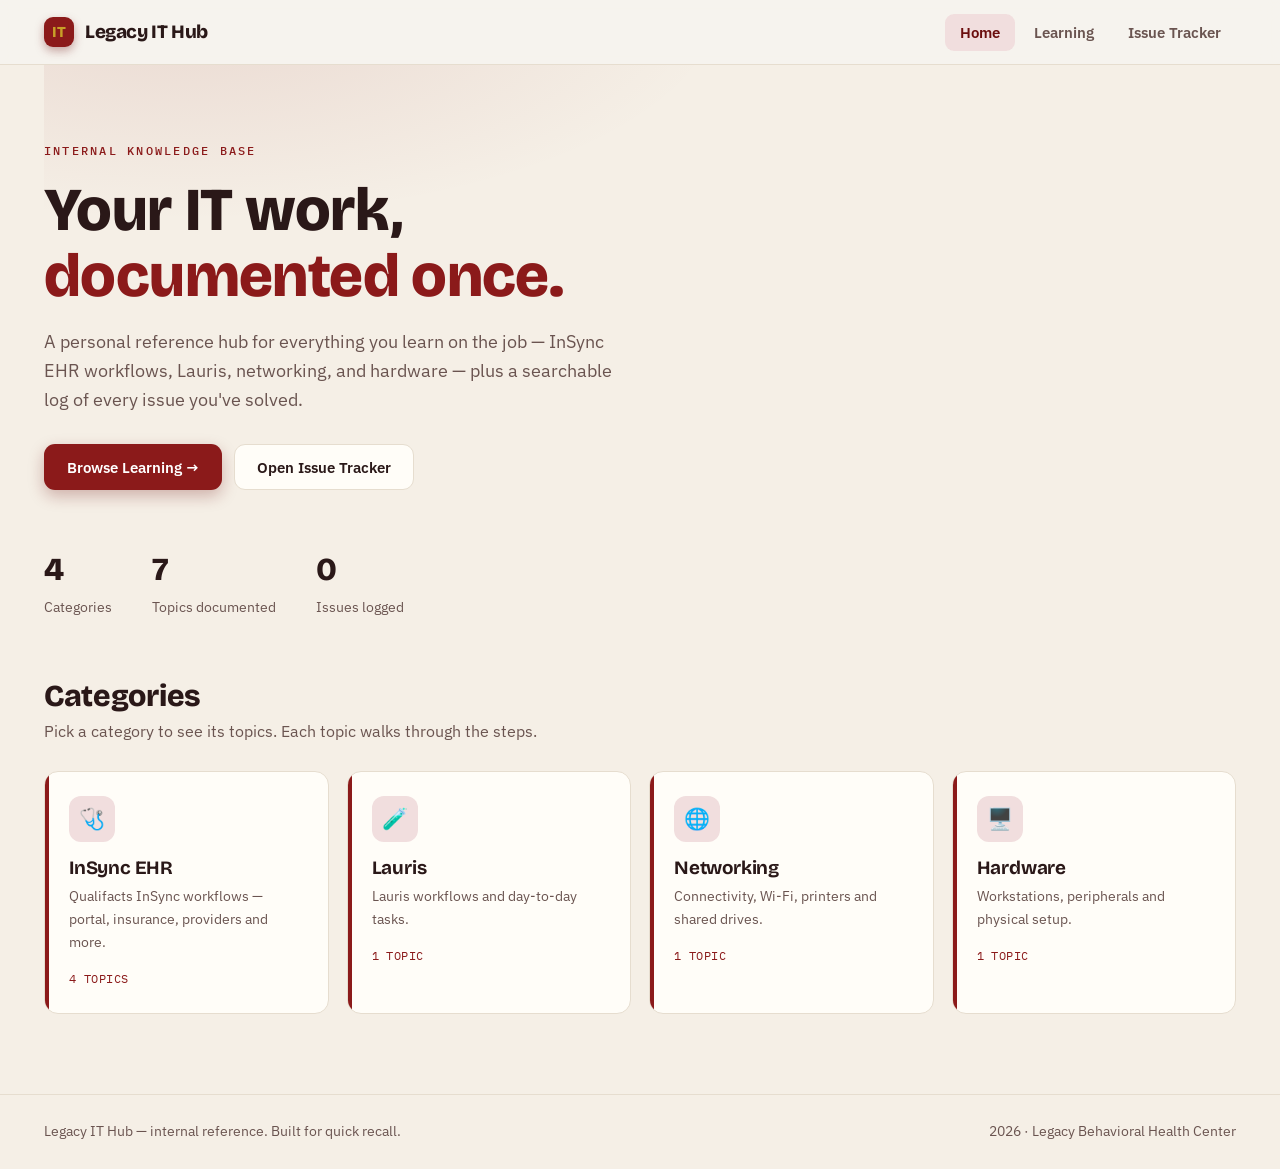
==== index.html @ 00fa6431 "Add files via upload" ====
<!DOCTYPE html>
<html lang="en">
<head>
<meta charset="UTF-8">
<meta name="viewport" content="width=device-width, initial-scale=1.0">
<title>Legacy IT Hub</title>
<link rel="preconnect" href="https://fonts.googleapis.com">
<link rel="preconnect" href="https://fonts.gstatic.com" crossorigin>
<link href="https://fonts.googleapis.com/css2?family=Bricolage+Grotesque:opsz,wght@12..96,500;12..96,700;12..96,800&family=IBM+Plex+Sans:wght@400;500;600&family=IBM+Plex+Mono:wght@400;500&display=swap" rel="stylesheet">
<link rel="stylesheet" href="styles.css">
</head>
<body>

<header class="nav">
  <div class="nav-inner">
    <div class="brand" onclick="go('home')">
      <span class="mark">IT</span> Legacy IT Hub
    </div>
    <nav class="nav-links">
      <button data-nav="home" class="active" onclick="go('home')">Home</button>
      <button data-nav="learn" onclick="go('learn')">Learning</button>
      <button data-nav="tracker" onclick="go('tracker')">Issue Tracker</button>
    </nav>
  </div>
</header>

<!-- ================= HOME ================= -->
<section id="home" class="page show">
  <main>
    <div class="hero">
      <span class="eyebrow">Internal Knowledge Base</span>
      <h1>Your IT work, <em>documented once.</em></h1>
      <p>A personal reference hub for everything you learn on the job — InSync EHR workflows, Lauris, networking, and hardware — plus a searchable log of every issue you've solved.</p>
      <div class="hero-actions">
        <button class="btn btn-primary" onclick="go('learn')">Browse Learning &rarr;</button>
        <button class="btn btn-ghost" onclick="go('tracker')">Open Issue Tracker</button>
      </div>
      <div class="stat-row">
        <div class="stat"><div class="n" id="stat-cats">4</div><div class="l">Categories</div></div>
        <div class="stat"><div class="n" id="stat-topics">0</div><div class="l">Topics documented</div></div>
        <div class="stat"><div class="n" id="stat-issues">0</div><div class="l">Issues logged</div></div>
      </div>
    </div>

    <div class="sec-head">
      <h2>Categories</h2>
      <p>Pick a category to see its topics. Each topic walks through the steps.</p>
    </div>
    <div class="grid" id="home-cats"></div>
    <div style="height:50px"></div>
  </main>
</section>

<!-- ================= LEARNING ================= -->
<section id="learn" class="page">
  <main>
    <!-- Category grid view -->
    <div id="learn-cats-view">
      <div class="sec-head"><h2>Learning</h2><p>Choose a category to begin.</p></div>
      <div class="searchbar">
        <input id="topic-search" placeholder="Search every topic across all categories…" oninput="searchTopics(this.value)">
      </div>
      <div id="search-results" style="display:none"></div>
      <div class="grid" id="learn-cats"></div>
    </div>

    <!-- Topic view with sidebar -->
    <div id="learn-topic-view" style="display:none">
      <button class="topic-back" onclick="showCats()">&larr; All categories</button>
      <div class="learn-shell" id="learn-shell">
        <aside class="side">
          <div class="side-top">
            <span class="side-cat" id="side-cat-name">Category</span>
            <button class="side-toggle" id="side-toggle" onclick="toggleSidebar()" title="Collapse / expand">&#9776;</button>
          </div>
          <ul id="side-list"></ul>
        </aside>
        <article class="content" id="topic-content"></article>
      </div>
    </div>
  </main>
</section>

<!-- ================= TRACKER ================= -->
<section id="tracker" class="page">
  <main>
    <div class="sec-head"><h2>Issue Tracker</h2><p>Log a problem and its fix once — find it again in seconds.</p></div>
    <div class="tracker-grid">
      <div class="issue-form">
        <h3>Log a new issue</h3>
        <p class="sub">Saved in this browser so it stays here next time.</p>
        <div class="field"><label>Issue title</label><input id="f-title" placeholder="e.g. Facility defaults wrong on booking"></div>
        <div class="field"><label>Description</label><textarea id="f-desc" placeholder="What happened? What's the symptom?"></textarea></div>
        <div class="field"><label>Steps to fix / solution</label><textarea id="f-fix" placeholder="1. …&#10;2. …"></textarea></div>
        <div class="field"><label>Tag / category</label>
          <select id="f-tag">
            <option>InSync EHR</option><option>Lauris</option><option>Networking</option>
            <option>Hardware</option><option>Software</option><option>OS</option><option>Other</option>
          </select>
        </div>
        <button class="btn btn-primary" style="width:100%;justify-content:center" onclick="addIssue()">Save issue</button>
      </div>

      <div>
        <div class="searchbar">
          <input id="issue-search" placeholder="Search issues…" oninput="renderIssues()">
          <select id="issue-filter" onchange="renderIssues()">
            <option value="">All tags</option>
            <option>InSync EHR</option><option>Lauris</option><option>Networking</option>
            <option>Hardware</option><option>Software</option><option>OS</option><option>Other</option>
          </select>
        </div>
        <div class="issue-list" id="issue-list"></div>
      </div>
    </div>
  </main>
</section>

<footer>
  <div class="foot-inner">
    <span>Legacy IT Hub — internal reference. Built for quick recall.</span>
    <span id="foot-date"></span>
  </div>
</footer>


<!-- Content lives in data.js — edit that file to add topics. -->
<script src="data.js"></script>
<!-- App logic lives in app.js — rarely needs changes. -->
<script src="app.js"></script>
</body>
</html>
---- styles.css ----
:root{
    --ink:#2a1818;
    --ink-soft:#6a5450;
    --paper:#f5efe6;
    --paper-2:#fffdf8;
    --line:#e6ddcf;
    --accent:#8b1a1a;
    --accent-deep:#6b0e0e;
    --accent-soft:#f1dede;
    --gold:#c8a028;
    --tip:#1b3a6b;
    --tip-soft:#e8eef6;
    --sidebar:#4a0808;
    --sidebar-soft:#d8b9b9;
    --radius:14px;
    --shadow:0 1px 2px rgba(42,24,24,.06),0 8px 24px rgba(42,24,24,.08);
  }
  *{box-sizing:border-box;margin:0;padding:0}
  html{scroll-behavior:smooth}
  body{
    font-family:'IBM Plex Sans',system-ui,sans-serif;
    background:var(--paper);
    color:var(--ink);
    line-height:1.6;
    -webkit-font-smoothing:antialiased;
  }
  h1,h2,h3,h4{font-family:'Bricolage Grotesque','IBM Plex Sans',sans-serif;line-height:1.1;letter-spacing:-.01em}

  /* ---------- NAV ---------- */
  header.nav{
    position:sticky;top:0;z-index:50;
    background:rgba(246,244,239,.85);
    backdrop-filter:blur(10px);
    border-bottom:1px solid var(--line);
  }
  .nav-inner{max-width:1240px;margin:0 auto;padding:0 24px;height:64px;display:flex;align-items:center;gap:28px}
  .brand{display:flex;align-items:center;gap:11px;font-family:'Bricolage Grotesque';font-weight:800;font-size:1.18rem;letter-spacing:-.02em;cursor:pointer}
  .brand .mark{width:30px;height:30px;border-radius:9px;background:var(--accent);color:var(--gold);display:grid;place-items:center;font-size:.95rem;box-shadow:0 4px 10px rgba(107,14,14,.35)}
  .nav-links{display:flex;gap:4px;margin-left:auto}
  .nav-links button{
    font-family:inherit;font-size:.93rem;font-weight:600;color:var(--ink-soft);
    background:none;border:none;cursor:pointer;padding:9px 15px;border-radius:9px;transition:.18s;
  }
  .nav-links button:hover{color:var(--ink);background:rgba(0,0,0,.04)}
  .nav-links button.active{color:var(--accent-deep);background:var(--accent-soft)}

  /* ---------- PAGE WRAP ---------- */
  main{max-width:1240px;margin:0 auto;padding:0 24px}
  .page{display:none;animation:fade .35s ease}
  .page.show{display:block}
  @keyframes fade{from{opacity:0;transform:translateY(8px)}to{opacity:1;transform:none}}

  /* ---------- HERO ---------- */
  .hero{padding:72px 0 48px;position:relative}
  .hero:before{
    content:"";position:absolute;inset:0;z-index:-1;
    background:radial-gradient(900px 360px at 12% -10%,rgba(139,26,26,.10),transparent 60%);
  }
  .eyebrow{font-family:'IBM Plex Mono';font-size:.78rem;letter-spacing:.18em;text-transform:uppercase;color:var(--accent);font-weight:500}
  .hero h1{font-size:clamp(2.4rem,5vw,3.8rem);font-weight:800;margin:14px 0 18px;max-width:14ch}
  .hero h1 em{font-style:normal;color:var(--accent)}
  .hero p{font-size:1.12rem;color:var(--ink-soft);max-width:54ch}
  .hero-actions{display:flex;gap:12px;margin-top:30px;flex-wrap:wrap}
  .btn{font-family:inherit;font-weight:600;font-size:.95rem;cursor:pointer;border-radius:11px;padding:12px 22px;border:1px solid transparent;transition:.18s;display:inline-flex;align-items:center;gap:8px}
  .btn-primary{background:var(--accent);color:#fff;box-shadow:0 6px 16px rgba(107,14,14,.28)}
  .btn-primary:hover{background:var(--accent-deep);transform:translateY(-1px)}
  .btn-ghost{background:var(--paper-2);color:var(--ink);border-color:var(--line)}
  .btn-ghost:hover{border-color:var(--accent);color:var(--accent-deep)}

  .stat-row{display:flex;gap:40px;margin-top:54px;flex-wrap:wrap}
  .stat .n{font-family:'Bricolage Grotesque';font-weight:800;font-size:2rem;color:var(--ink)}
  .stat .l{font-size:.86rem;color:var(--ink-soft)}

  /* ---------- SECTION HEAD ---------- */
  .sec-head{margin:14px 0 26px}
  .sec-head h2{font-size:1.9rem;font-weight:800}
  .sec-head p{color:var(--ink-soft);margin-top:6px}

  /* ---------- CATEGORY / TOPIC CARDS ---------- */
  .grid{display:grid;gap:18px;grid-template-columns:repeat(auto-fill,minmax(260px,1fr))}
  .card{
    background:var(--paper-2);border:1px solid var(--line);border-radius:var(--radius);
    padding:24px;cursor:pointer;transition:.2s;position:relative;overflow:hidden;
  }
  .card:hover{transform:translateY(-3px);border-color:var(--accent);box-shadow:var(--shadow)}
  .card .ico{width:46px;height:46px;border-radius:12px;display:grid;place-items:center;font-size:1.3rem;margin-bottom:16px;background:var(--accent-soft);color:var(--accent-deep)}
  .card h3{font-size:1.18rem;font-weight:700;margin-bottom:6px}
  .card p{font-size:.9rem;color:var(--ink-soft)}
  .card .meta{margin-top:16px;font-family:'IBM Plex Mono';font-size:.76rem;color:var(--accent);letter-spacing:.04em}
  .card.cat .bar{position:absolute;left:0;top:0;bottom:0;width:4px;background:var(--accent)}

  /* ---------- LEARNING LAYOUT ---------- */
  .learn-shell{display:grid;grid-template-columns:268px 1fr;gap:30px;padding:34px 0 70px;align-items:start}
  .learn-shell.collapsed{grid-template-columns:54px 1fr}
  aside.side{
    position:sticky;top:88px;background:var(--sidebar);color:#fff;border-radius:var(--radius);
    padding:18px 14px;max-height:calc(100vh - 110px);overflow:auto;transition:.2s;
  }
  .side-top{display:flex;align-items:center;justify-content:space-between;gap:8px;padding:4px 6px 14px;border-bottom:1px solid rgba(255,255,255,.1);margin-bottom:12px}
  .side-cat{font-family:'Bricolage Grotesque';font-weight:700;font-size:1.02rem;white-space:nowrap;overflow:hidden}
  .side-toggle{background:rgba(255,255,255,.1);border:none;color:#fff;width:30px;height:30px;border-radius:8px;cursor:pointer;flex:none;font-size:1rem;transition:.15s}
  .side-toggle:hover{background:rgba(255,255,255,.22)}
  .side ul{list-style:none}
  .side li button{
    width:100%;text-align:left;background:none;border:none;color:var(--sidebar-soft);
    font-family:inherit;font-size:.9rem;padding:9px 12px;border-radius:9px;cursor:pointer;transition:.15s;
    display:flex;gap:9px;align-items:center;
  }
  .side li button:hover{background:rgba(255,255,255,.07);color:#fff}
  .side li button.active{background:var(--gold);color:#3a1d00;font-weight:600}
  .side li button .dot{width:6px;height:6px;border-radius:50%;background:currentColor;flex:none;opacity:.6}
  .collapsed .side-cat,.collapsed .side li button span.txt{display:none}
  .collapsed aside.side{padding:18px 8px}
  .collapsed .side-top{justify-content:center}
  .collapsed .side li button{justify-content:center;padding:9px}

  .topic-back{font-family:'IBM Plex Mono';font-size:.8rem;color:var(--ink-soft);background:none;border:none;cursor:pointer;padding:0;margin-bottom:18px;display:inline-flex;gap:7px;align-items:center}
  .topic-back:hover{color:var(--accent-deep)}
  article.content{background:var(--paper-2);border:1px solid var(--line);border-radius:var(--radius);padding:38px 42px;min-height:60vh}
  article.content .crumb{font-family:'IBM Plex Mono';font-size:.76rem;letter-spacing:.06em;color:var(--accent);text-transform:uppercase}
  article.content h1{font-size:2.1rem;font-weight:800;margin:10px 0 10px}
  article.content .lead{color:var(--ink-soft);font-size:1.05rem;margin-bottom:30px;max-width:62ch}
  article.content h2.step-h{font-size:1.25rem;margin:34px 0 16px;font-weight:700;display:flex;align-items:center;gap:10px}
  .steps{list-style:none;counter-reset:s}
  .steps li{counter-increment:s;position:relative;padding:14px 16px 14px 56px;border:1px solid var(--line);border-radius:12px;margin-bottom:12px;background:var(--paper)}
  .steps li:before{
    content:counter(s,decimal-leading-zero);position:absolute;left:14px;top:13px;
    width:30px;height:30px;border-radius:8px;background:var(--accent);color:#fff;
    display:grid;place-items:center;font-family:'IBM Plex Mono';font-size:.8rem;font-weight:500;
  }
  .steps li b{font-weight:600}
  .note{margin-top:8px;border-left:4px solid var(--tip);background:var(--tip-soft);padding:13px 16px;border-radius:0 10px 10px 0;font-size:.92rem;color:#1b3a6b}
  .empty{display:grid;place-items:center;text-align:center;padding:80px 20px;color:var(--ink-soft)}
  .empty .big{font-size:2.4rem;margin-bottom:10px}

  /* ---------- SEARCH ---------- */
  .searchbar{display:flex;gap:10px;margin-bottom:24px;flex-wrap:wrap}
  .searchbar input,.searchbar select{
    font-family:inherit;font-size:.95rem;padding:11px 14px;border:1px solid var(--line);
    border-radius:11px;background:var(--paper-2);color:var(--ink);
  }
  .searchbar input{flex:1;min-width:220px}
  .searchbar input:focus,.searchbar select:focus{outline:none;border-color:var(--accent)}

  /* ---------- ISSUE TRACKER ---------- */
  .tracker-grid{display:grid;grid-template-columns:380px 1fr;gap:30px;padding:34px 0 70px;align-items:start}
  .issue-form{background:var(--paper-2);border:1px solid var(--line);border-radius:var(--radius);padding:26px;position:sticky;top:88px}
  .issue-form h3{font-size:1.2rem;font-weight:700;margin-bottom:4px}
  .issue-form p.sub{font-size:.85rem;color:var(--ink-soft);margin-bottom:18px}
  .field{margin-bottom:15px}
  .field label{display:block;font-size:.82rem;font-weight:600;margin-bottom:6px;color:var(--ink)}
  .field input,.field textarea,.field select{
    width:100%;font-family:inherit;font-size:.93rem;padding:10px 12px;border:1px solid var(--line);
    border-radius:10px;background:var(--paper);color:var(--ink);resize:vertical;
  }
  .field textarea{min-height:84px}
  .field input:focus,.field textarea:focus,.field select:focus{outline:none;border-color:var(--accent)}
  .issue-list{display:flex;flex-direction:column;gap:14px}
  .issue{background:var(--paper-2);border:1px solid var(--line);border-radius:var(--radius);padding:20px 22px;transition:.18s}
  .issue:hover{border-color:#cfccc2}
  .issue-head{display:flex;justify-content:space-between;align-items:flex-start;gap:14px}
  .issue-head h4{font-size:1.1rem;font-weight:700}
  .tag{font-family:'IBM Plex Mono';font-size:.72rem;letter-spacing:.03em;padding:4px 9px;border-radius:99px;background:var(--accent-soft);color:var(--accent-deep);white-space:nowrap;font-weight:500}
  .issue .desc{color:var(--ink-soft);font-size:.93rem;margin:8px 0 12px}
  .issue .fix{background:var(--paper);border:1px solid var(--line);border-radius:10px;padding:12px 14px;font-size:.9rem}
  .issue .fix .flbl{font-family:'IBM Plex Mono';font-size:.72rem;letter-spacing:.05em;text-transform:uppercase;color:var(--accent);display:block;margin-bottom:5px}
  .issue .fix pre{font-family:'IBM Plex Sans';white-space:pre-wrap;line-height:1.55}
  .issue .row-foot{display:flex;justify-content:space-between;align-items:center;margin-top:12px}
  .issue .date{font-size:.78rem;color:var(--ink-soft);font-family:'IBM Plex Mono'}
  .del{background:none;border:none;color:#b04a3a;font-size:.82rem;cursor:pointer;font-family:inherit;font-weight:600}
  .del:hover{text-decoration:underline}

  footer{border-top:1px solid var(--line);margin-top:30px}
  .foot-inner{max-width:1240px;margin:0 auto;padding:26px 24px;display:flex;justify-content:space-between;gap:16px;flex-wrap:wrap;color:var(--ink-soft);font-size:.85rem}

  @media(max-width:880px){
    .learn-shell,.tracker-grid{grid-template-columns:1fr}
    aside.side,.issue-form{position:static;max-height:none}
    article.content{padding:28px 22px}
    .nav-links{gap:0}
    .nav-links button{padding:9px 11px;font-size:.88rem}
  }
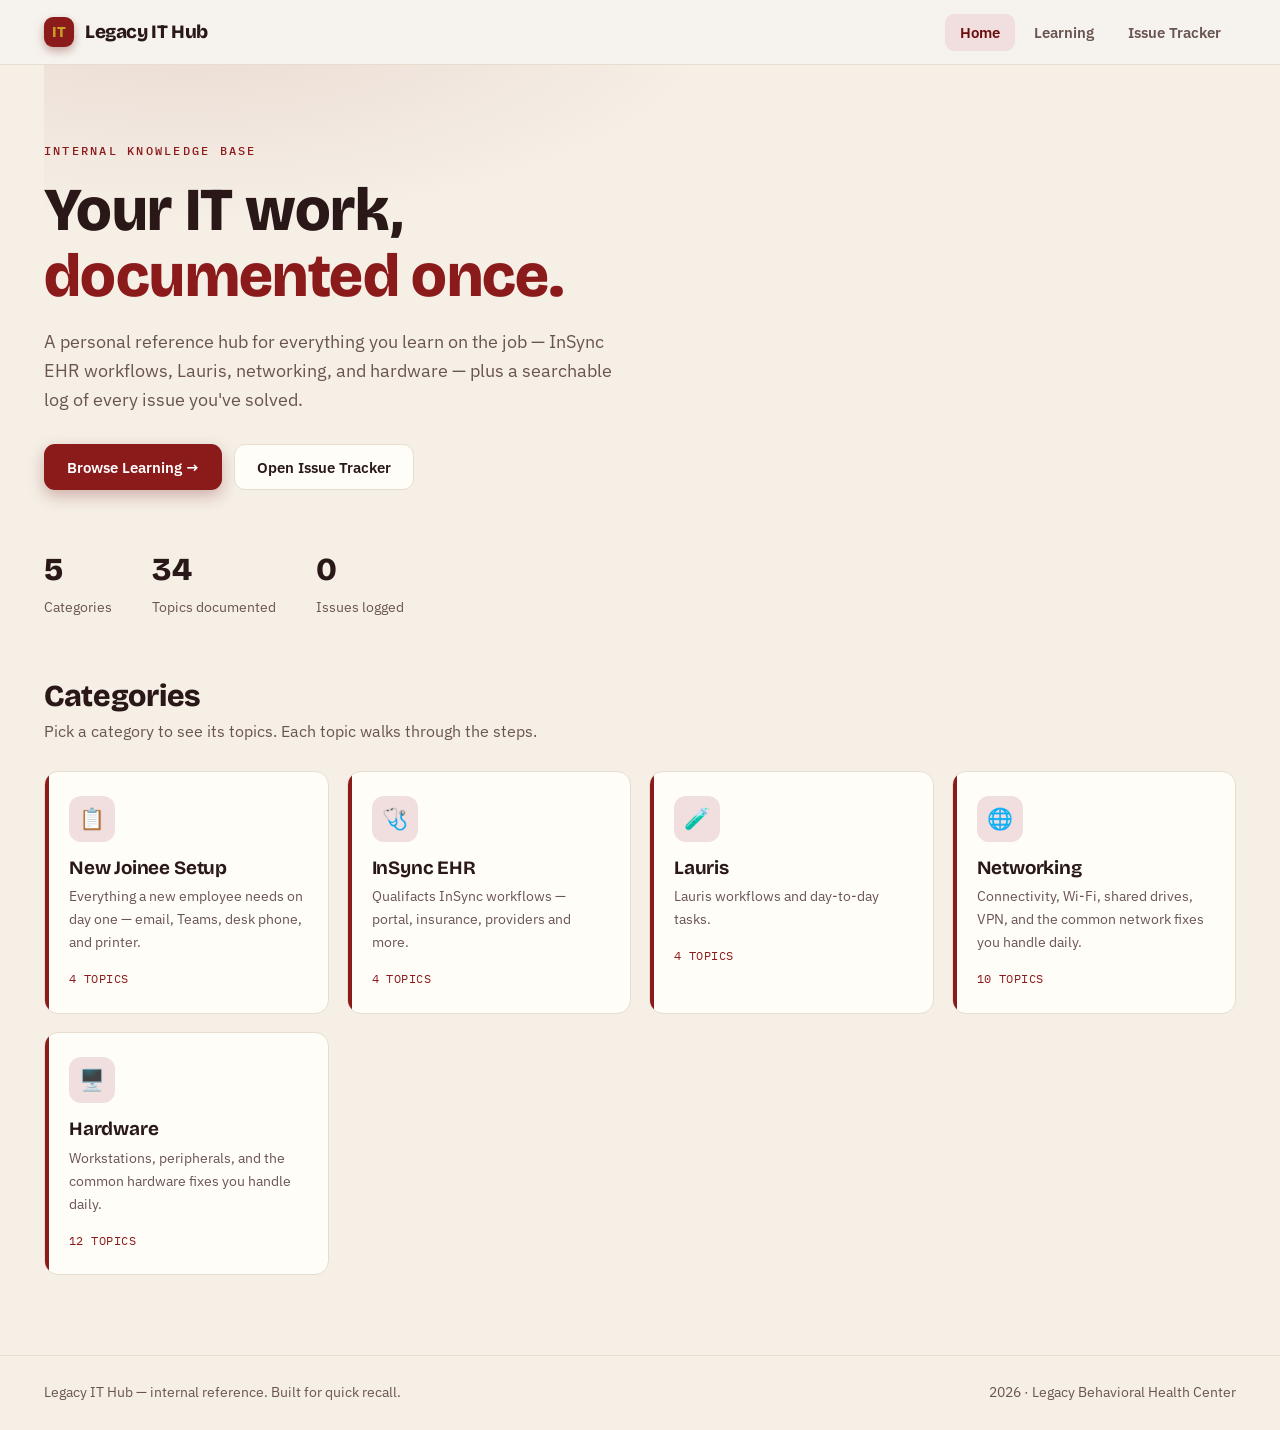
==== commit 86b0f0eb: "Add files via upload" ====
--- a/index.html
+++ b/index.html
@@ -69,11 +69,13 @@
       <button class="topic-back" onclick="showCats()">&larr; All categories</button>
       <div class="learn-shell" id="learn-shell">
         <aside class="side">
-          <div class="side-top">
-            <span class="side-cat" id="side-cat-name">Category</span>
-            <button class="side-toggle" id="side-toggle" onclick="toggleSidebar()" title="Collapse / expand">&#9776;</button>
+          <div class="side-inner">
+            <div class="side-top">
+              <span class="side-cat" id="side-cat-name">Category</span>
+              <button class="side-toggle" id="side-toggle" onclick="toggleSidebar()" title="Collapse / expand">&#9776;</button>
+            </div>
+            <ul id="side-list"></ul>
           </div>
-          <ul id="side-list"></ul>
         </aside>
         <article class="content" id="topic-content"></article>
       </div>
--- a/styles.css
+++ b/styles.css
@@ -90,12 +90,13 @@
   .card.cat .bar{position:absolute;left:0;top:0;bottom:0;width:4px;background:var(--accent)}
 
   /* ---------- LEARNING LAYOUT ---------- */
-  .learn-shell{display:grid;grid-template-columns:268px 1fr;gap:30px;padding:34px 0 70px;align-items:start}
+  .learn-shell{display:grid;grid-template-columns:268px 1fr;gap:30px;padding:34px 0 70px;align-items:stretch}
   .learn-shell.collapsed{grid-template-columns:54px 1fr}
   aside.side{
-    position:sticky;top:88px;background:var(--sidebar);color:#fff;border-radius:var(--radius);
-    padding:18px 14px;max-height:calc(100vh - 110px);overflow:auto;transition:.2s;
+    background:var(--sidebar);color:#fff;border-radius:var(--radius);
+    padding:18px 14px;transition:.2s;align-self:stretch;
   }
+  .side-inner{position:sticky;top:88px}
   .side-top{display:flex;align-items:center;justify-content:space-between;gap:8px;padding:4px 6px 14px;border-bottom:1px solid rgba(255,255,255,.1);margin-bottom:12px}
   .side-cat{font-family:'Bricolage Grotesque';font-weight:700;font-size:1.02rem;white-space:nowrap;overflow:hidden}
   .side-toggle{background:rgba(255,255,255,.1);border:none;color:#fff;width:30px;height:30px;border-radius:8px;cursor:pointer;flex:none;font-size:1rem;transition:.15s}
@@ -167,8 +168,13 @@
   .issue .fix pre{font-family:'IBM Plex Sans';white-space:pre-wrap;line-height:1.55}
   .issue .row-foot{display:flex;justify-content:space-between;align-items:center;margin-top:12px}
   .issue .date{font-size:.78rem;color:var(--ink-soft);font-family:'IBM Plex Mono'}
+  .issue-actions{display:flex;gap:14px;align-items:center}
+  .edit{background:none;border:none;color:var(--accent-deep);font-size:.82rem;cursor:pointer;font-family:inherit;font-weight:600}
+  .edit:hover{text-decoration:underline}
   .del{background:none;border:none;color:#b04a3a;font-size:.82rem;cursor:pointer;font-family:inherit;font-weight:600}
   .del:hover{text-decoration:underline}
+  .btn-cancel-edit{width:100%;margin-top:9px;background:none;border:1px solid var(--line);color:var(--ink-soft);font-family:inherit;font-weight:600;font-size:.9rem;padding:10px;border-radius:11px;cursor:pointer;transition:.15s}
+  .btn-cancel-edit:hover{border-color:var(--accent);color:var(--accent-deep)}
 
   footer{border-top:1px solid var(--line);margin-top:30px}
   .foot-inner{max-width:1240px;margin:0 auto;padding:26px 24px;display:flex;justify-content:space-between;gap:16px;flex-wrap:wrap;color:var(--ink-soft);font-size:.85rem}
